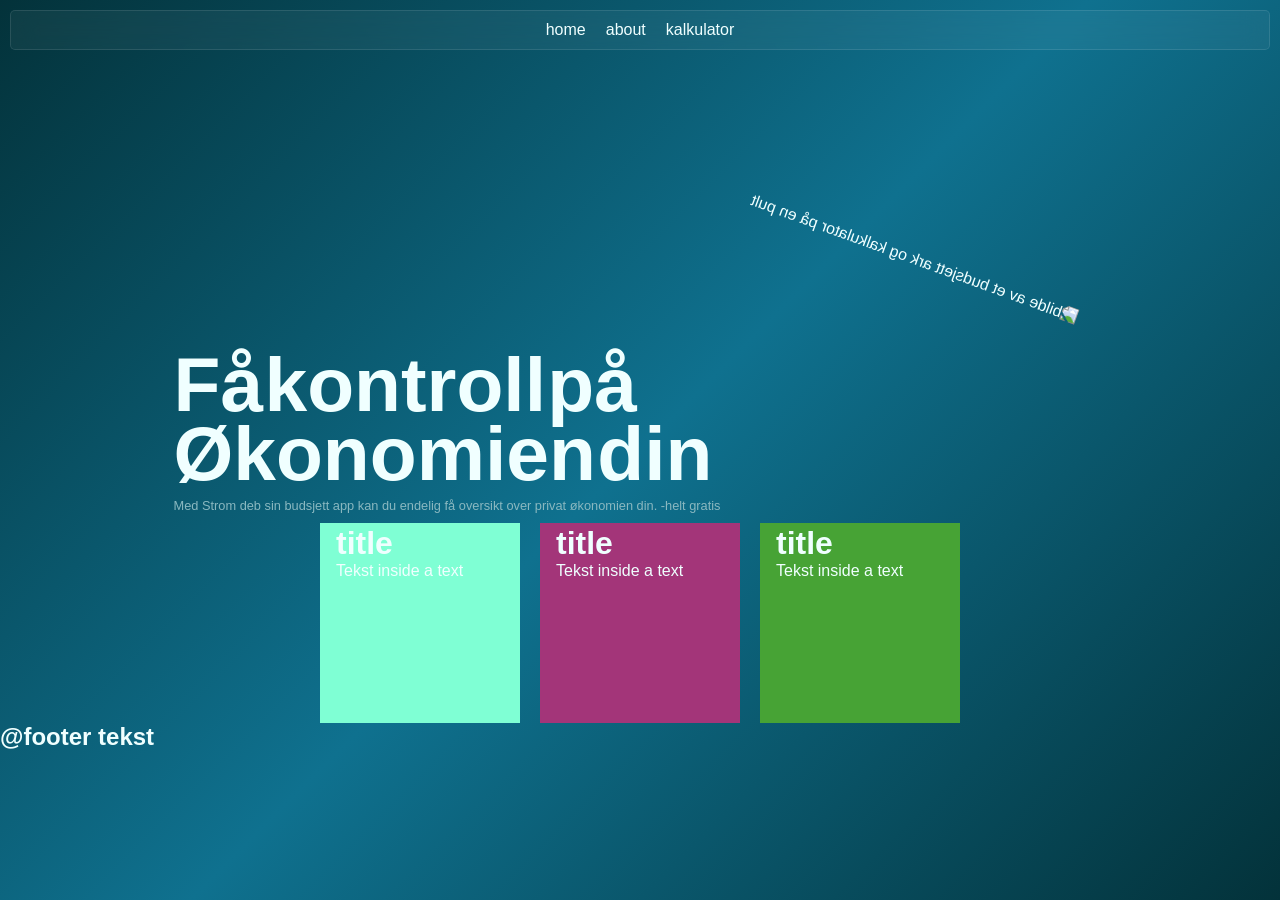
==== index.html @ 045c371f "Add files via upload" ====
<!DOCTYPE html>
<html lang="en">

<head>
    <meta charset="UTF-8">
    <meta name="viewport" content="width=device-width, initial-scale=1.0">
    <link rel="stylesheet" href="./css/style.css">
    <title>Min første nettside</title>
</head>

<body>
    <header class="headerbox">
        <nav class="footerlist">
            <li>home</li>
            <li>about</li>
            <li>kalkulator</li>
        </nav>
    </header>
    <main class="indexmain">
        <div class="heroSection">
            <div class="herotext">
            <h1> Få kontroll på <br> Økonomien din</h1>
            <p>Med Strom deb sin budsjett app kan du endelig få oversikt over privat økonomien din. -helt gratis</p>
            </div>
            <div class="heroimgae">
                <img src="C:\Users\no-andstro-01\Desktop\code\img\Designer.png" alt="bilde av et budsjett ark og kalkulator på en pult">
            </div>
            <div>
            </div>
        </div>
        <div class="cardsection">
            <div class="card1">
                <h1>title</h1>
                <p> Tekst inside a text</p>
            </div>
            <div class="card2">
                <h1>title</h1>
                <p> Tekst inside a text</p>
            </div>
            <div class="card3">
                <h1>title</h1>
                <p> Tekst inside a text</p>
            </div>
        </div>
    </main>
    <footer>
        <h2 class="footertext">@footer tekst</h2>
    </footer>
</body>

</html>
---- css/style.css ----
* {
  padding: 0;
  margin: 0;
  box-sizing: border-box;
}
body {
  font-family: "Galindo", sans-serif;
  cursor: default;
  color: azure;
  background: linear-gradient(135deg, #03323a, #0f718f, #03323a);
  background-attachment: fixed
}

nav{ 
    display: flex; 
        background: rgba(255, 255, 255, 0.05); 
    backdrop-filter: blur(12px);
    -webkit-backdrop-filter: blur(12px);
    border: 1px solid rgba(255, 255, 255, 0.1);
    border-radius: 5px;
    padding: 10px;
    justify-content: center;
    align-items: end;
    gap: 20px; 
    list-style-type: none;
    margin: 10px;
}
nav :hover {
  color: rgb(195, 108, 108);
}

.heroSection{
display: flex; 
    gap: 20px;
    justify-content: center;
    margin-top: 200px;
}
.herotext h1{
    font-size: 6vw;
    font-weight:900;
    word-spacing: -20px;
    line-height: 0.9;
    margin-top: 100px;
}
.herotext p{
    margin-top: 10px;
    font-size: 1vw;
    color: #8ab8c0;
}
.heroimgae img{
      width: 100%;
  max-width: 380px;
  transform: scaleX(-1) rotate(-20deg);
  height: auto;
}
.cardsection{
    display: flex; 
    gap: 20px;
    justify-content: center;
    margin-top: 10px;
}

.card1{
    background-color: aquamarine;
    padding: 2px 16px;
    width: 200px;
    height: 200px;
}
.card2{
    background-color: rgb(163, 53, 121);
    padding: 2px 16px;
    width: 200px;
    height: 200px;
}
.card3{
    background-color: rgb(71, 163, 53);
    padding: 2px 16px;
    width: 200px;
    height: 200px;
}
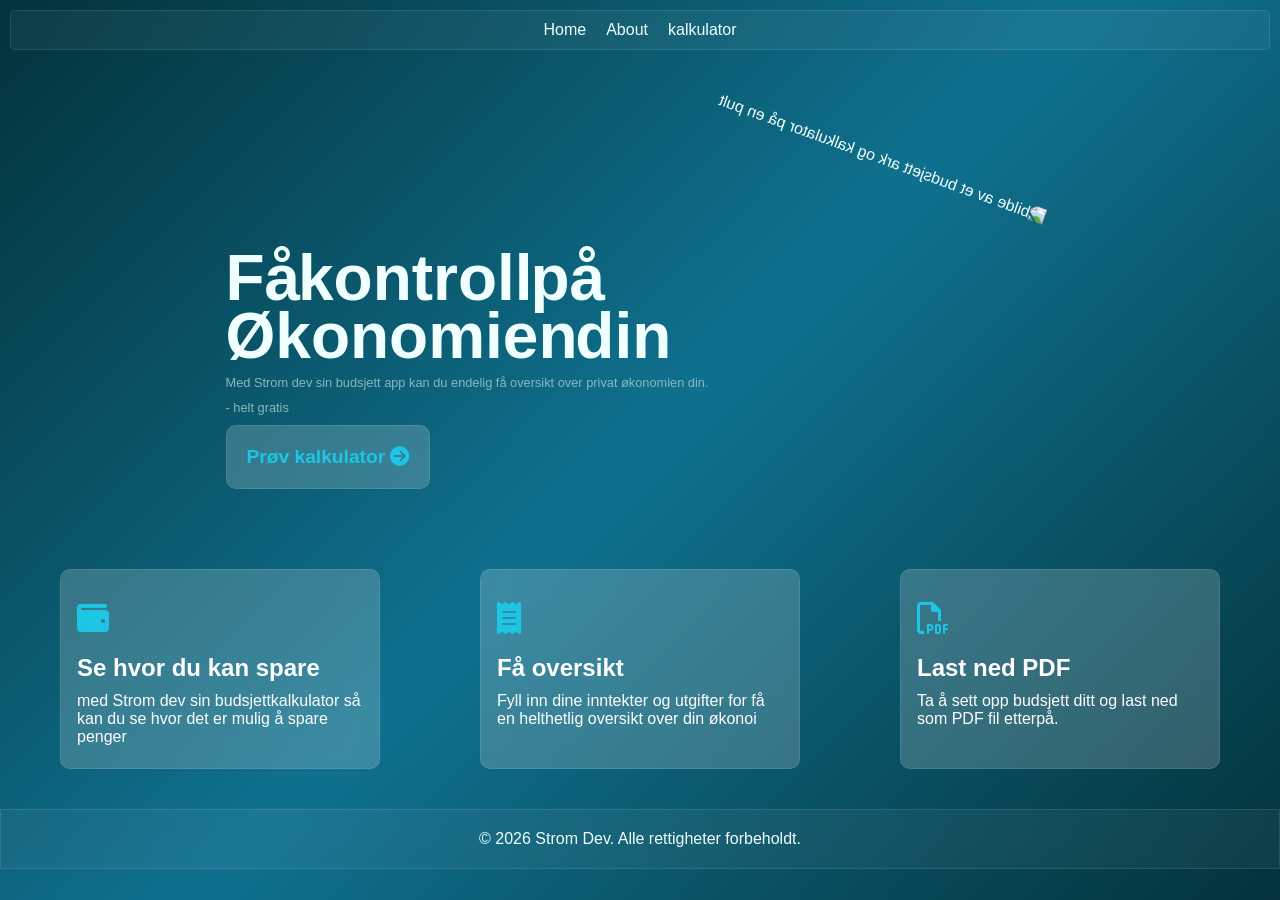
==== commit 196ce109: "Add files via upload" ====
--- a/index.html
+++ b/index.html
@@ -5,46 +5,58 @@
     <meta charset="UTF-8">
     <meta name="viewport" content="width=device-width, initial-scale=1.0">
     <link rel="stylesheet" href="./css/style.css">
-    <title>Min første nettside</title>
+    <link rel="stylesheet" href="https://cdnjs.cloudflare.com/ajax/libs/font-awesome/6.7.2/css/all.min.css">
+    <title>budsjettappen</title>
 </head>
 
 <body>
     <header class="headerbox">
         <nav class="footerlist">
-            <li>home</li>
-            <li>about</li>
-            <li>kalkulator</li>
+            <li><a href="/index.html">Home</a></li>
+            <li><a href="/html/about.html">About</a></li>
+            <li><a href="/html/kalk.html">kalkulator</a></li>
         </nav>
     </header>
     <main class="indexmain">
         <div class="heroSection">
             <div class="herotext">
-            <h1> Få kontroll på <br> Økonomien din</h1>
-            <p>Med Strom deb sin budsjett app kan du endelig få oversikt over privat økonomien din. -helt gratis</p>
+                <h1> Få kontroll på <br> Økonomien din</h1>
+                <p>Med Strom dev sin budsjett app kan du endelig få oversikt over privat økonomien din.</p>
+                <p>- helt gratis</p>
+                <div>
+                    <button class="budsjettknapp" onclick="window.location.href='/html/kalk.html'">
+                        Prøv kalkulator
+                        <i class="fa-solid fa-circle-arrow-right"></i>
+                    </button>
+                </div>
             </div>
             <div class="heroimgae">
-                <img src="C:\Users\no-andstro-01\Desktop\code\img\Designer.png" alt="bilde av et budsjett ark og kalkulator på en pult">
+                <img src="C:\Users\no-andstro-01\Desktop\code\img\Designer.png"
+                    alt="bilde av et budsjett ark og kalkulator på en pult">
             </div>
             <div>
             </div>
         </div>
         <div class="cardsection">
             <div class="card1">
-                <h1>title</h1>
-                <p> Tekst inside a text</p>
+                <i class="fa-solid fa-wallet"></i>
+                <h2>Se hvor du kan spare</h2>
+                <p>med Strom dev sin budsjettkalkulator så kan du se hvor det er mulig å spare penger</p>
             </div>
             <div class="card2">
-                <h1>title</h1>
-                <p> Tekst inside a text</p>
+                <i class="fa-solid fa-receipt"></i>
+                <h2>Få oversikt</h2>
+                <p>Fyll inn dine inntekter og utgifter for få en helthetlig oversikt over din økonoi</p>
             </div>
             <div class="card3">
-                <h1>title</h1>
-                <p> Tekst inside a text</p>
+                <i class="fa-regular fa-file-pdf"></i>
+                <h2>Last ned PDF</h2>
+                <p> Ta å sett opp budsjett ditt og last ned som PDF fil etterpå.</p>
             </div>
         </div>
     </main>
     <footer>
-        <h2 class="footertext">@footer tekst</h2>
+        <p>&copy; 2026 Strom Dev. Alle rettigheter forbeholdt.</p>
     </footer>
 </body>
 
--- a/css/style.css
+++ b/css/style.css
@@ -9,6 +9,10 @@
   color: azure;
   background: linear-gradient(135deg, #03323a, #0f718f, #03323a);
   background-attachment: fixed
+}
+a {
+    text-decoration: none;
+    color: inherit;
 }
 
 nav{ 
@@ -24,19 +28,29 @@
     gap: 20px; 
     list-style-type: none;
     margin: 10px;
+    cursor: pointer;
 }
 nav :hover {
-  color: rgb(195, 108, 108);
+  color: #b7dfdf;
 }
 
+footer {
+    display: flex; 
+        background: rgba(255, 255, 255, 0.05); 
+    backdrop-filter: blur(12px);
+    -webkit-backdrop-filter: blur(12px);
+    border: 1px solid rgba(255, 255, 255, 0.1);
+    justify-content: center;
+    padding: 20px;
+    margin-top: 40px;
+}
 .heroSection{
 display: flex; 
-    gap: 20px;
     justify-content: center;
-    margin-top: 200px;
+    margin-top: 100px;
 }
 .herotext h1{
-    font-size: 6vw;
+    font-size: 5vw;
     font-weight:900;
     word-spacing: -20px;
     line-height: 0.9;
@@ -53,28 +67,82 @@
   transform: scaleX(-1) rotate(-20deg);
   height: auto;
 }
+
+.budsjettknapp{
+    padding: 20px;
+            background: rgba(253, 254, 255, 0.185); 
+    backdrop-filter: blur(12px);
+    -webkit-backdrop-filter: blur(12px);
+    border: 1px solid rgba(255, 255, 255, 0.1);
+    color: #1dc6e4;
+    display: inline-block;
+    border-radius: 10px;
+    margin-top: 10px;
+    font-size: larger;
+    font-weight: 600;
+    cursor: pointer;
+}
+.budsjettknapp:hover{
+    background: rgba(83, 162, 241, 0.185); 
+    backdrop-filter: blur(12px);
+    -webkit-backdrop-filter: blur(12px);
+    color:#a3d9e9;
+    transition: 0.3s;
+}
 .cardsection{
     display: flex; 
-    gap: 20px;
+    gap: 100px;
     justify-content: center;
-    margin-top: 10px;
+    margin-top: 80px;
+}
+.cardsection i{
+font-size: xx-large;
+margin-top: 30px;
+color: #1dc6e4;
+
+}
+.cardsection h2{
+font-size: x-large;
+margin-top: 20px;
 }
 
+.cardsection p{
+font-size: medium;
+margin-top: 10px;
+}
+
+
 .card1{
-    background-color: aquamarine;
+    background: rgba(253, 254, 255, 0.185); 
+    backdrop-filter: blur(12px);
+    -webkit-backdrop-filter: blur(12px);
+    border: 1px solid rgba(255, 255, 255, 0.1);
+    color: #fff;
     padding: 2px 16px;
-    width: 200px;
+    width: 320px;
     height: 200px;
+    border-radius: 10px;
 }
+
 .card2{
-    background-color: rgb(163, 53, 121);
+     background: rgba(253, 254, 255, 0.185); 
+    backdrop-filter: blur(12px);
+    -webkit-backdrop-filter: blur(12px);
+    border: 1px solid rgba(255, 255, 255, 0.1);
+    color: #fff;
     padding: 2px 16px;
-    width: 200px;
+    width: 320px;
     height: 200px;
+    border-radius: 10px;
 }
 .card3{
-    background-color: rgb(71, 163, 53);
+     background: rgba(253, 254, 255, 0.185); 
+    backdrop-filter: blur(12px);
+    -webkit-backdrop-filter: blur(12px);
+    border: 1px solid rgba(255, 255, 255, 0.1);
+    color: #fff;
     padding: 2px 16px;
-    width: 200px;
+    width: 320px;
     height: 200px;
+    border-radius: 10px;
 }
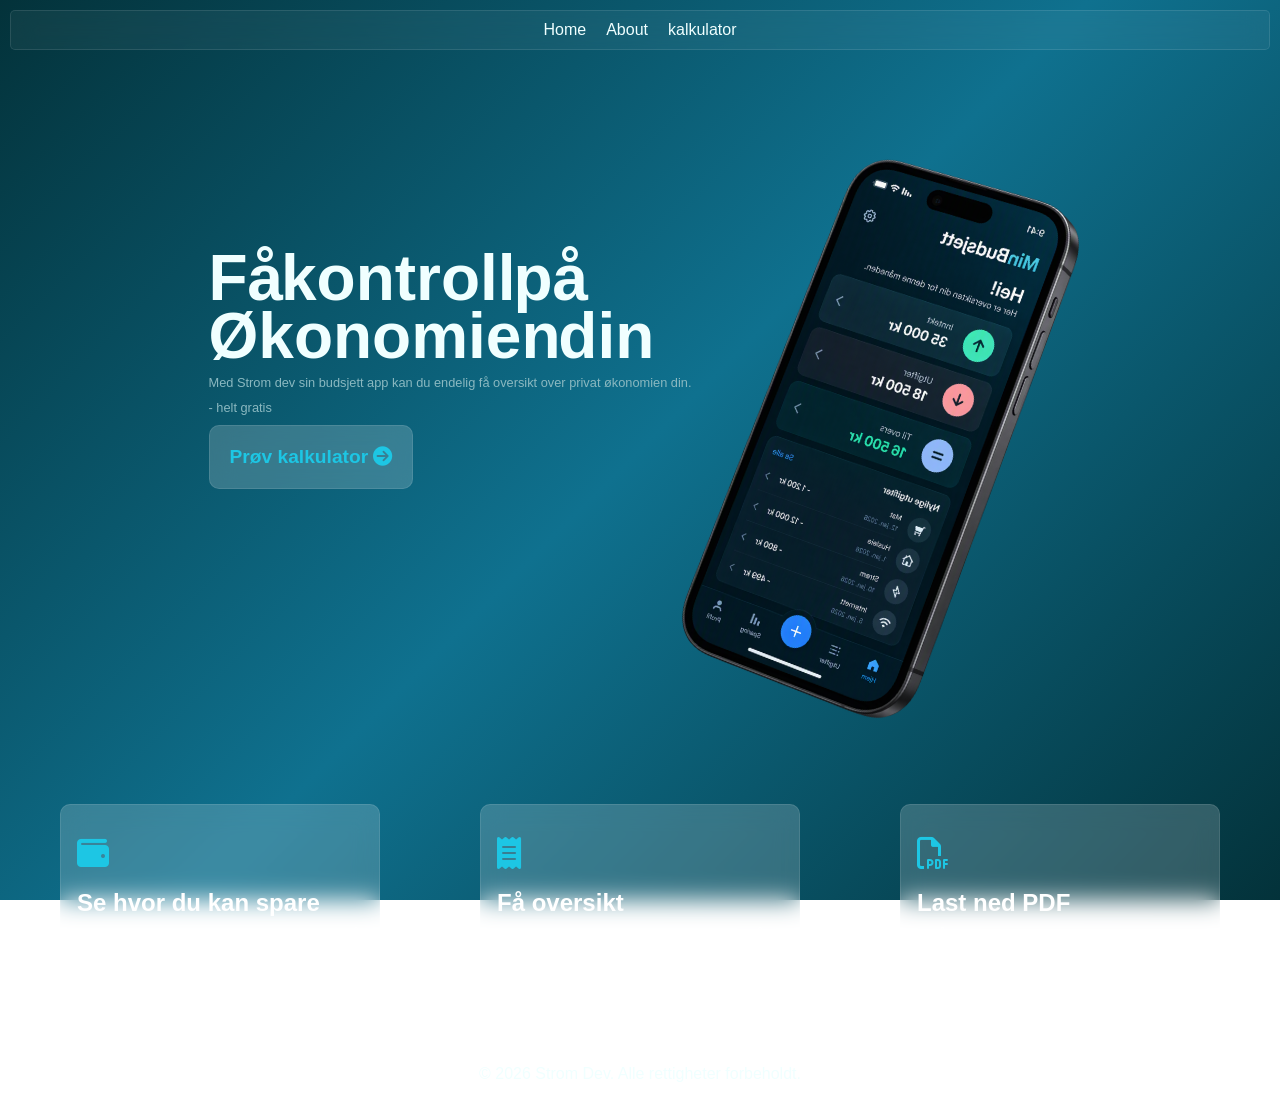
==== commit 4ec8454b: "Update index.html" ====
--- a/index.html
+++ b/index.html
@@ -31,7 +31,7 @@
                 </div>
             </div>
             <div class="heroimgae">
-                <img src="C:\Users\no-andstro-01\Desktop\code\img\Designer.png"
+                <img src="\img\Designer.png"
                     alt="bilde av et budsjett ark og kalkulator på en pult">
             </div>
             <div>
@@ -60,4 +60,4 @@
     </footer>
 </body>
 
-</html>+</html>
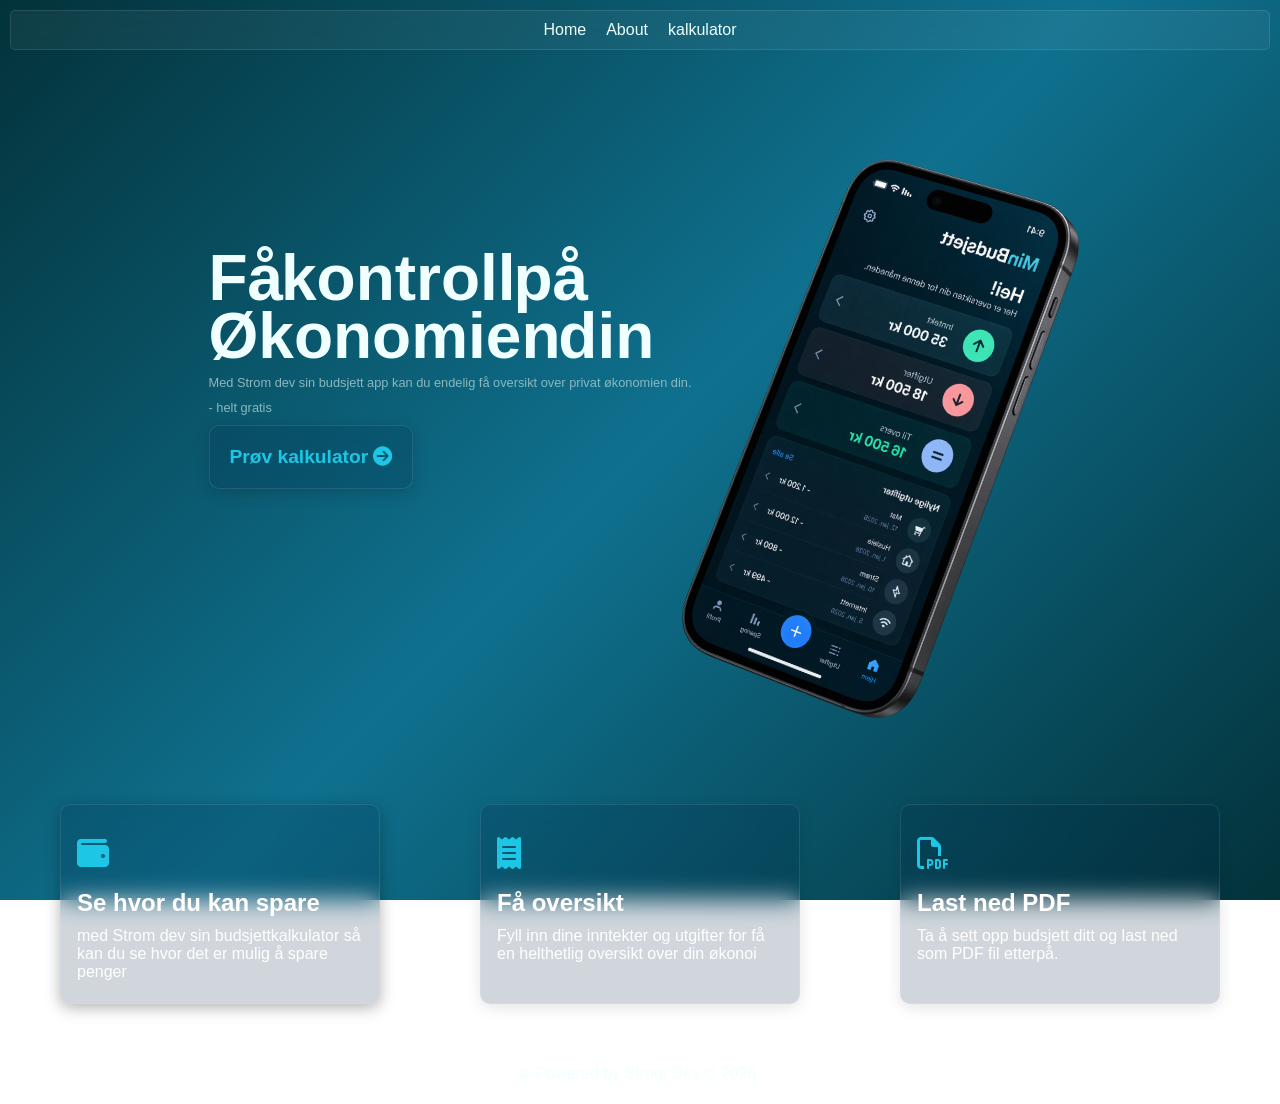
==== commit ce90077e: "Add files via upload" ====
--- a/index.html
+++ b/index.html
@@ -5,34 +5,35 @@
     <meta charset="UTF-8">
     <meta name="viewport" content="width=device-width, initial-scale=1.0">
     <link rel="stylesheet" href="./css/style.css">
-    <link rel="stylesheet" href="https://cdnjs.cloudflare.com/ajax/libs/font-awesome/6.7.2/css/all.min.css">
+    <link rel="stylesheet"
+      href="https://cdnjs.cloudflare.com/ajax/libs/font-awesome/6.7.2/css/all.min.css">
     <title>budsjettappen</title>
 </head>
 
 <body>
     <header class="headerbox">
         <nav class="footerlist">
-            <li><a href="/index.html">Home</a></li>
-            <li><a href="/html/about.html">About</a></li>
-            <li><a href="/html/kalk.html">kalkulator</a></li>
+            <li><a href="./index.html">Home</a></li>
+            <li><a href="./html/about.html">About</a></li>
+            <li><a href="./html/kalk.html">kalkulator</a></li>
         </nav>
     </header>
     <main class="indexmain">
         <div class="heroSection">
             <div class="herotext">
-                <h1> Få kontroll på <br> Økonomien din</h1>
-                <p>Med Strom dev sin budsjett app kan du endelig få oversikt over privat økonomien din.</p>
-                <p>- helt gratis</p>
-                <div>
-                    <button class="budsjettknapp" onclick="window.location.href='/html/kalk.html'">
-                        Prøv kalkulator
-                        <i class="fa-solid fa-circle-arrow-right"></i>
-                    </button>
-                </div>
+            <h1> Få kontroll på <br> Økonomien din</h1>
+            <p>Med Strom dev sin budsjett app kan du endelig få oversikt over privat økonomien din.</p> <p>- helt gratis</p>
+            <div>
+<button
+    class="budsjettknapp"
+    onclick="window.location.href='./html/kalk.html'">
+    Prøv kalkulator
+    <i class="fa-solid fa-circle-arrow-right"></i>
+</button>
+            </div>
             </div>
             <div class="heroimgae">
-                <img src="\img\Designer.png"
-                    alt="bilde av et budsjett ark og kalkulator på en pult">
+                <img src="./img/Designer.png" alt="Dett er bilde av en tlf som viser et budsjett">
             </div>
             <div>
             </div>
@@ -56,8 +57,8 @@
         </div>
     </main>
     <footer>
-        <p>&copy; 2026 Strom Dev. Alle rettigheter forbeholdt.</p>
+        <p>&copy; Powered by Strom Dev © 2026.</p>
     </footer>
 </body>
 
-</html>
+</html>
--- a/css/style.css
+++ b/css/style.css
@@ -1,23 +1,25 @@
 * {
-  padding: 0;
-  margin: 0;
-  box-sizing: border-box;
-}
+    padding: 0;
+    margin: 0;
+    box-sizing: border-box;
+}
+
 body {
-  font-family: "Galindo", sans-serif;
-  cursor: default;
-  color: azure;
-  background: linear-gradient(135deg, #03323a, #0f718f, #03323a);
-  background-attachment: fixed
-}
+    font-family: "Galindo", sans-serif;
+    cursor: default;
+    color: azure;
+    background: linear-gradient(135deg, #03323a, #0f718f, #03323a);
+    background-attachment: fixed
+}
+
 a {
     text-decoration: none;
     color: inherit;
 }
 
-nav{ 
-    display: flex; 
-        background: rgba(255, 255, 255, 0.05); 
+nav {
+    display: flex;
+    background: rgba(255, 255, 255, 0.05);
     backdrop-filter: blur(12px);
     -webkit-backdrop-filter: blur(12px);
     border: 1px solid rgba(255, 255, 255, 0.1);
@@ -25,18 +27,20 @@
     padding: 10px;
     justify-content: center;
     align-items: end;
-    gap: 20px; 
+    gap: 20px;
     list-style-type: none;
     margin: 10px;
     cursor: pointer;
 }
+
 nav :hover {
-  color: #b7dfdf;
+    color: #b7dfdf;
+    transition: 0.3s;
 }
 
 footer {
-    display: flex; 
-        background: rgba(255, 255, 255, 0.05); 
+    display: flex;
+    background: rgba(255, 255, 255, 0.05);
     backdrop-filter: blur(12px);
     -webkit-backdrop-filter: blur(12px);
     border: 1px solid rgba(255, 255, 255, 0.1);
@@ -44,33 +48,37 @@
     padding: 20px;
     margin-top: 40px;
 }
-.heroSection{
-display: flex; 
+
+.heroSection {
+    display: flex;
     justify-content: center;
     margin-top: 100px;
 }
-.herotext h1{
+
+.herotext h1 {
     font-size: 5vw;
-    font-weight:900;
+    font-weight: 900;
     word-spacing: -20px;
     line-height: 0.9;
     margin-top: 100px;
 }
-.herotext p{
+
+.herotext p {
     margin-top: 10px;
     font-size: 1vw;
     color: #8ab8c0;
 }
-.heroimgae img{
-      width: 100%;
-  max-width: 380px;
-  transform: scaleX(-1) rotate(-20deg);
-  height: auto;
-}
-
-.budsjettknapp{
+
+.heroimgae img {
+    width: 100%;
+    max-width: 380px;
+    transform: scaleX(-1) rotate(-20deg);
+    height: auto;
+}
+
+.budsjettknapp {
     padding: 20px;
-            background: rgba(253, 254, 255, 0.185); 
+    background: rgba(3, 36, 68, 0.185);
     backdrop-filter: blur(12px);
     -webkit-backdrop-filter: blur(12px);
     border: 1px solid rgba(255, 255, 255, 0.1);
@@ -81,39 +89,44 @@
     font-size: larger;
     font-weight: 600;
     cursor: pointer;
-}
-.budsjettknapp:hover{
-    background: rgba(83, 162, 241, 0.185); 
-    backdrop-filter: blur(12px);
-    -webkit-backdrop-filter: blur(12px);
-    color:#a3d9e9;
+    box-shadow: 0px 4px 15px rgba(0, 0, 0, 0.171);
+}
+
+.budsjettknapp:hover {
+    background: rgba(83, 162, 241, 0.185);
+    backdrop-filter: blur(12px);
+    -webkit-backdrop-filter: blur(12px);
+    color: #a3d9e9;
     transition: 0.3s;
 }
-.cardsection{
-    display: flex; 
+
+.cardsection {
+    display: flex;
     gap: 100px;
     justify-content: center;
     margin-top: 80px;
 }
-.cardsection i{
-font-size: xx-large;
-margin-top: 30px;
-color: #1dc6e4;
-
-}
-.cardsection h2{
-font-size: x-large;
-margin-top: 20px;
-}
-
-.cardsection p{
-font-size: medium;
-margin-top: 10px;
-}
-
-
-.card1{
-    background: rgba(253, 254, 255, 0.185); 
+
+.cardsection i {
+    font-size: xx-large;
+    margin-top: 30px;
+    color: #1dc6e4;
+
+}
+
+.cardsection h2 {
+    font-size: x-large;
+    margin-top: 20px;
+}
+
+.cardsection p {
+    font-size: medium;
+    margin-top: 10px;
+}
+
+
+.card1 {
+    background: rgba(3, 36, 68, 0.185);
     backdrop-filter: blur(12px);
     -webkit-backdrop-filter: blur(12px);
     border: 1px solid rgba(255, 255, 255, 0.1);
@@ -122,10 +135,11 @@
     width: 320px;
     height: 200px;
     border-radius: 10px;
-}
-
-.card2{
-     background: rgba(253, 254, 255, 0.185); 
+    box-shadow: 0px 4px 15px rgba(0, 0, 0, 0.295);
+}
+
+.card2 {
+    background: rgba(3, 36, 68, 0.185);
     backdrop-filter: blur(12px);
     -webkit-backdrop-filter: blur(12px);
     border: 1px solid rgba(255, 255, 255, 0.1);
@@ -134,9 +148,11 @@
     width: 320px;
     height: 200px;
     border-radius: 10px;
-}
-.card3{
-     background: rgba(253, 254, 255, 0.185); 
+    box-shadow: 0px 4px 15px rgba(0, 0, 0, 0.1);
+}
+
+.card3 {
+    background: rgba(3, 36, 68, 0.185);;
     backdrop-filter: blur(12px);
     -webkit-backdrop-filter: blur(12px);
     border: 1px solid rgba(255, 255, 255, 0.1);
@@ -145,4 +161,115 @@
     width: 320px;
     height: 200px;
     border-radius: 10px;
+    box-shadow: 0px 4px 15px rgba(0, 0, 0, 0.1);
+}
+
+.aboutmain {
+    display: flex;
+    justify-content: center;
+    text-align: center;
+    padding-top: 5%;
+    max-width: 1200px;
+    margin: 0 auto;
+    line-height: 1.6;
+
+}
+
+.aboutmain p {
+    font-size: medium;
+}
+
+.aboutmain h1 {
+    font-weight: bold;
+    font-size: xx-large;
+
+}
+
+.nedeTextAbout {
+    margin-top: 20px;
+}
+
+.overtextAbout {
+    color: #7bcde6;
+}
+
+.underline {
+    display: flex;
+    justify-content: center;
+    background-color: #1dc6e4;
+    color: #fff;
+    padding: 2px 16px;
+    width: 100px;
+    height: 2px;
+
+    margin: 10px auto 20px auto;
+}
+
+.aboutcard {
+    display: flex;
+    justify-content: center;
+    gap: 20px;
+    margin-top: 50px;
+}
+
+.aboutCard1 {
+    background: rgba(3, 36, 68, 0.185);
+    backdrop-filter: blur(12px);
+    -webkit-backdrop-filter: blur(12px);
+    border: 1px solid rgba(255, 255, 255, 0.1);
+    color: #fff;
+    padding: 2px 16px;
+    width: 350px;
+    height: 250px;
+    border-radius: 10px;
+    box-shadow: 0px 4px 15px rgba(0, 0, 0, 0.1);
+}
+
+.aboutCard2 {
+    background: rgba(3, 36, 68, 0.185);
+    backdrop-filter: blur(12px);
+    -webkit-backdrop-filter: blur(12px);
+    border: 1px solid rgba(255, 255, 255, 0.1);
+    color: #fff;
+    padding: 2px 16px;
+    width: 350px;
+    height: 250px;
+    border-radius: 10px;
+    box-shadow: 0px 4px 15px rgba(0, 0, 0, 0.1);
+}
+
+.aboutCard3 {
+    background: rgba(3, 36, 68, 0.185);
+    backdrop-filter: blur(12px);
+    -webkit-backdrop-filter: blur(12px);
+    border: 1px solid rgba(255, 255, 255, 0.1);
+    color: #fff;
+    padding: 2px 16px;
+    width: 350px;
+    height: 250px;
+    border-radius: 10px;
+    box-shadow: 0px 4px 15px rgba(0, 0, 0, 0.1);
+}
+.aboutSitat {
+    margin-top: 20px;
+    background: rgba(3, 36, 68, 0.185);
+    backdrop-filter: blur(12px);
+    -webkit-backdrop-filter: blur(12px);
+    border: 1px solid rgba(255, 255, 255, 0.1);
+    color: #fff;
+    padding: 2px 16px;
+    height: 150px;
+    border-radius: 10px;
+    box-shadow: 0px 4px 15px rgba(0, 0, 0, 0.1);
+    width: 100vw; 
+ width: 100%;       
+    max-width: 1100px;  
+    margin: 20px auto; 
+    height: 150px;     
+    padding: 20px;     
+}
+.aboutSitat{
+    font-size: xx-large;
+    color: #1dc6e4;
+    text-shadow: #0a08023b 5px 0 5px;
 }
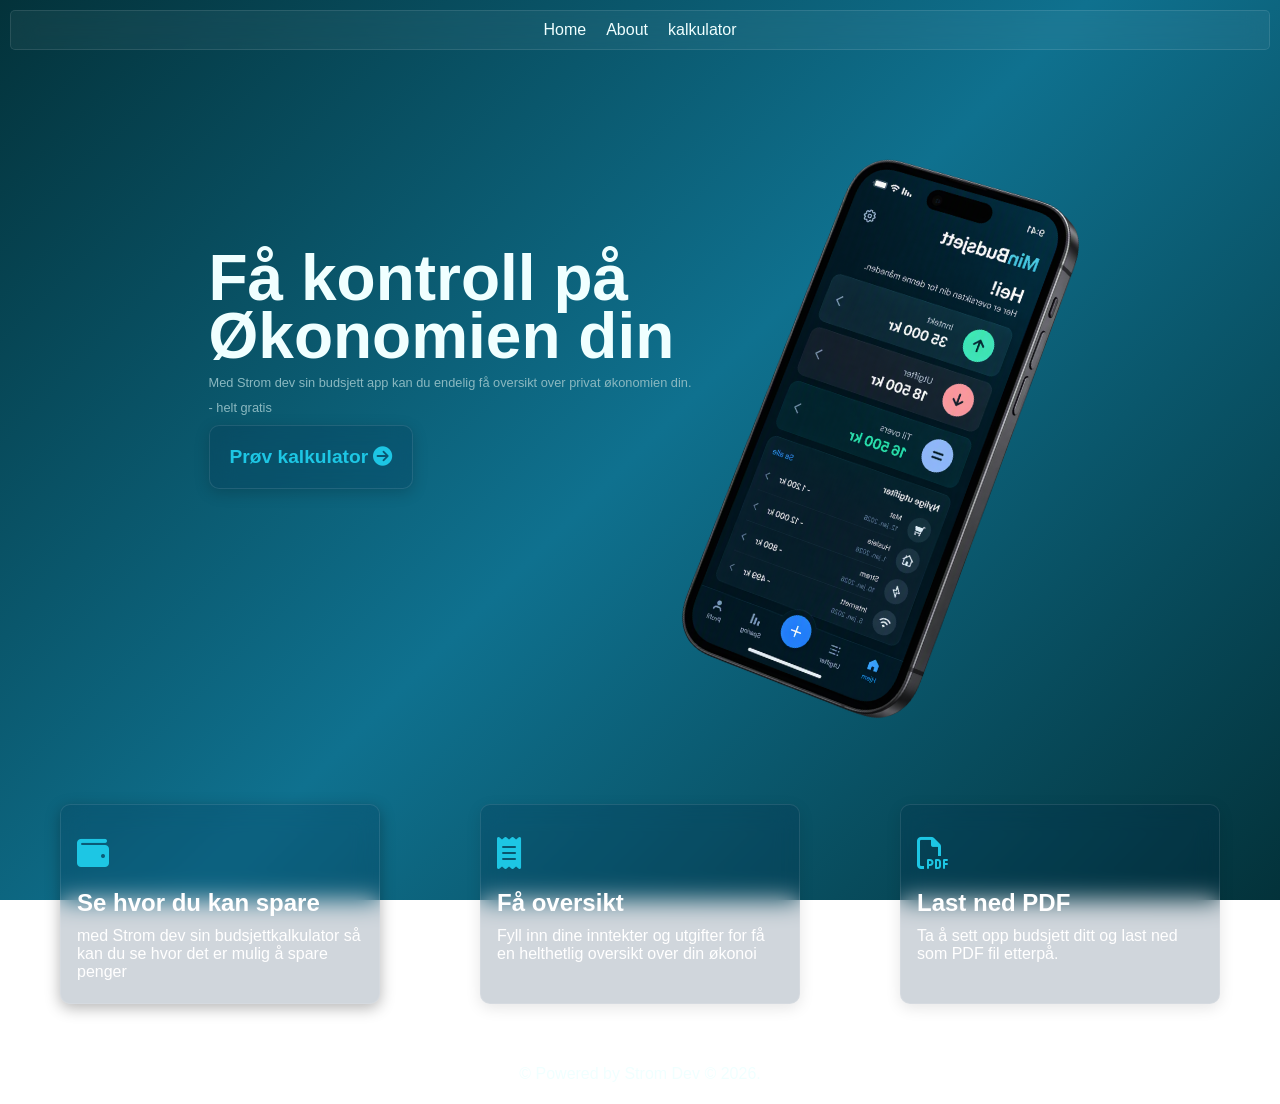
==== commit 13016049: "Fikset  strukturen på kalkulator html sånn at det er klart til styling" ====
--- a/index.html
+++ b/index.html
@@ -5,6 +5,7 @@
     <meta charset="UTF-8">
     <meta name="viewport" content="width=device-width, initial-scale=1.0">
     <link rel="stylesheet" href="./css/style.css">
+    <link rel="stylesheet" href="../css/headerFooter.css">
     <link rel="stylesheet"
       href="https://cdnjs.cloudflare.com/ajax/libs/font-awesome/6.7.2/css/all.min.css">
     <title>budsjettappen</title>
--- a/css/style.css
+++ b/css/style.css
@@ -1,54 +1,3 @@
-* {
-    padding: 0;
-    margin: 0;
-    box-sizing: border-box;
-}
-
-body {
-    font-family: "Galindo", sans-serif;
-    cursor: default;
-    color: azure;
-    background: linear-gradient(135deg, #03323a, #0f718f, #03323a);
-    background-attachment: fixed
-}
-
-a {
-    text-decoration: none;
-    color: inherit;
-}
-
-nav {
-    display: flex;
-    background: rgba(255, 255, 255, 0.05);
-    backdrop-filter: blur(12px);
-    -webkit-backdrop-filter: blur(12px);
-    border: 1px solid rgba(255, 255, 255, 0.1);
-    border-radius: 5px;
-    padding: 10px;
-    justify-content: center;
-    align-items: end;
-    gap: 20px;
-    list-style-type: none;
-    margin: 10px;
-    cursor: pointer;
-}
-
-nav :hover {
-    color: #b7dfdf;
-    transition: 0.3s;
-}
-
-footer {
-    display: flex;
-    background: rgba(255, 255, 255, 0.05);
-    backdrop-filter: blur(12px);
-    -webkit-backdrop-filter: blur(12px);
-    border: 1px solid rgba(255, 255, 255, 0.1);
-    justify-content: center;
-    padding: 20px;
-    margin-top: 40px;
-}
-
 .heroSection {
     display: flex;
     justify-content: center;
@@ -58,7 +7,6 @@
 .herotext h1 {
     font-size: 5vw;
     font-weight: 900;
-    word-spacing: -20px;
     line-height: 0.9;
     margin-top: 100px;
 }
@@ -223,6 +171,7 @@
     height: 250px;
     border-radius: 10px;
     box-shadow: 0px 4px 15px rgba(0, 0, 0, 0.1);
+    text-align: center;
 }
 
 .aboutCard2 {
@@ -236,6 +185,7 @@
     height: 250px;
     border-radius: 10px;
     box-shadow: 0px 4px 15px rgba(0, 0, 0, 0.1);
+    text-align: center;
 }
 
 .aboutCard3 {
@@ -249,27 +199,94 @@
     height: 250px;
     border-radius: 10px;
     box-shadow: 0px 4px 15px rgba(0, 0, 0, 0.1);
-}
+    text-align: center;
+}
+
+.aboutCard1 i{
+    font-size: 3.5vw;
+    margin-top: 10px;
+}
+.aboutCard1 h3{
+    font-size: 1.5vw;
+    margin-bottom: 10px;
+    margin-top: 10px;
+}
+
+.aboutCard2 i{
+    font-size: 3.5vw;
+    margin-top: 10px;
+}
+.aboutCard2 h3{
+    font-size: 1.5vw;
+    margin-bottom: 10px;
+    margin-top: 10px;
+}
+
+.aboutCard3 i{
+    font-size: 3.5vw;
+    margin-top: 10px;
+}
+.aboutCard3 h3{
+    font-size: 1.5vw;
+    margin-bottom: 10px;
+    margin-top: 10px;
+}
+
 .aboutSitat {
+     background: rgba(3, 36, 68, 0.185);
+    backdrop-filter: blur(12px);
+    -webkit-backdrop-filter: blur(12px);
+    border: 1px solid rgba(255, 255, 255, 0.1);
+    display: flex;
+    align-items: center;
+    justify-content: center;
+    gap: 20px;
+    width: fit-content;
+    max-width: 90%;
+    margin: 0 auto;
     margin-top: 20px;
-    background: rgba(3, 36, 68, 0.185);
-    backdrop-filter: blur(12px);
-    -webkit-backdrop-filter: blur(12px);
-    border: 1px solid rgba(255, 255, 255, 0.1);
-    color: #fff;
-    padding: 2px 16px;
-    height: 150px;
-    border-radius: 10px;
-    box-shadow: 0px 4px 15px rgba(0, 0, 0, 0.1);
-    width: 100vw; 
- width: 100%;       
-    max-width: 1100px;  
-    margin: 20px auto; 
-    height: 150px;     
-    padding: 20px;     
-}
-.aboutSitat{
-    font-size: xx-large;
-    color: #1dc6e4;
-    text-shadow: #0a08023b 5px 0 5px;
-}+    padding-left: 100px;
+    padding-right: 100px;
+}
+
+.aboutSitatbox {
+    display: flex;
+    align-items: flex-start;
+    gap: 10px;
+    flex: 0 1 auto;
+    padding: 20px;
+    margin-bottom: 10;
+}
+
+.aboutSitatbox p {
+    font-size: 0.8vw;
+    line-height: 1.4;
+    margin: 0;
+    max-width: 350px;
+}
+
+.aboutSitatbox i {
+    font-size: 2vw;
+    color: #1dc6e4;
+    margin-right: 10px;
+}
+
+.aboutSitatinfo {
+    display: flex;
+    align-items: center;
+    gap: 12px;
+    flex-shrink: 0;
+}
+
+.vertikalstrek {
+    width: 2px;
+    height: 60px;
+    background-color: rgb(255, 255, 255);
+    flex-shrink: 0;
+}
+
+.aboutSitatinfo h2 {
+    font-size: 20px;
+    margin: 0 0 5px;
+    color: #1dc6e4;
+}
--- a/css/headerFooter.css
+++ b/css/headerFooter.css
@@ -0,0 +1,50 @@
+* {
+    padding: 0;
+    margin: 0;
+    box-sizing: border-box;
+}
+
+body {
+    font-family: "Galindo", sans-serif;
+    cursor: default;
+    color: azure;
+    background: linear-gradient(135deg, #03323a, #0f718f, #03323a);
+    background-attachment: fixed
+}
+
+a {
+    text-decoration: none;
+    color: inherit;
+}
+
+nav {
+    display: flex;
+    background: rgba(255, 255, 255, 0.05);
+    backdrop-filter: blur(12px);
+    -webkit-backdrop-filter: blur(12px);
+    border: 1px solid rgba(255, 255, 255, 0.1);
+    border-radius: 5px;
+    padding: 10px;
+    justify-content: center;
+    align-items: end;
+    gap: 20px;
+    list-style-type: none;
+    margin: 10px;
+    cursor: pointer;
+}
+
+nav :hover {
+    color: #b7dfdf;
+    transition: 0.3s;
+}
+
+footer {
+    display: flex;
+    background: rgba(255, 255, 255, 0.05);
+    backdrop-filter: blur(12px);
+    -webkit-backdrop-filter: blur(12px);
+    border: 1px solid rgba(255, 255, 255, 0.1);
+    justify-content: center;
+    padding: 20px;
+    margin-top: 40px;
+}
